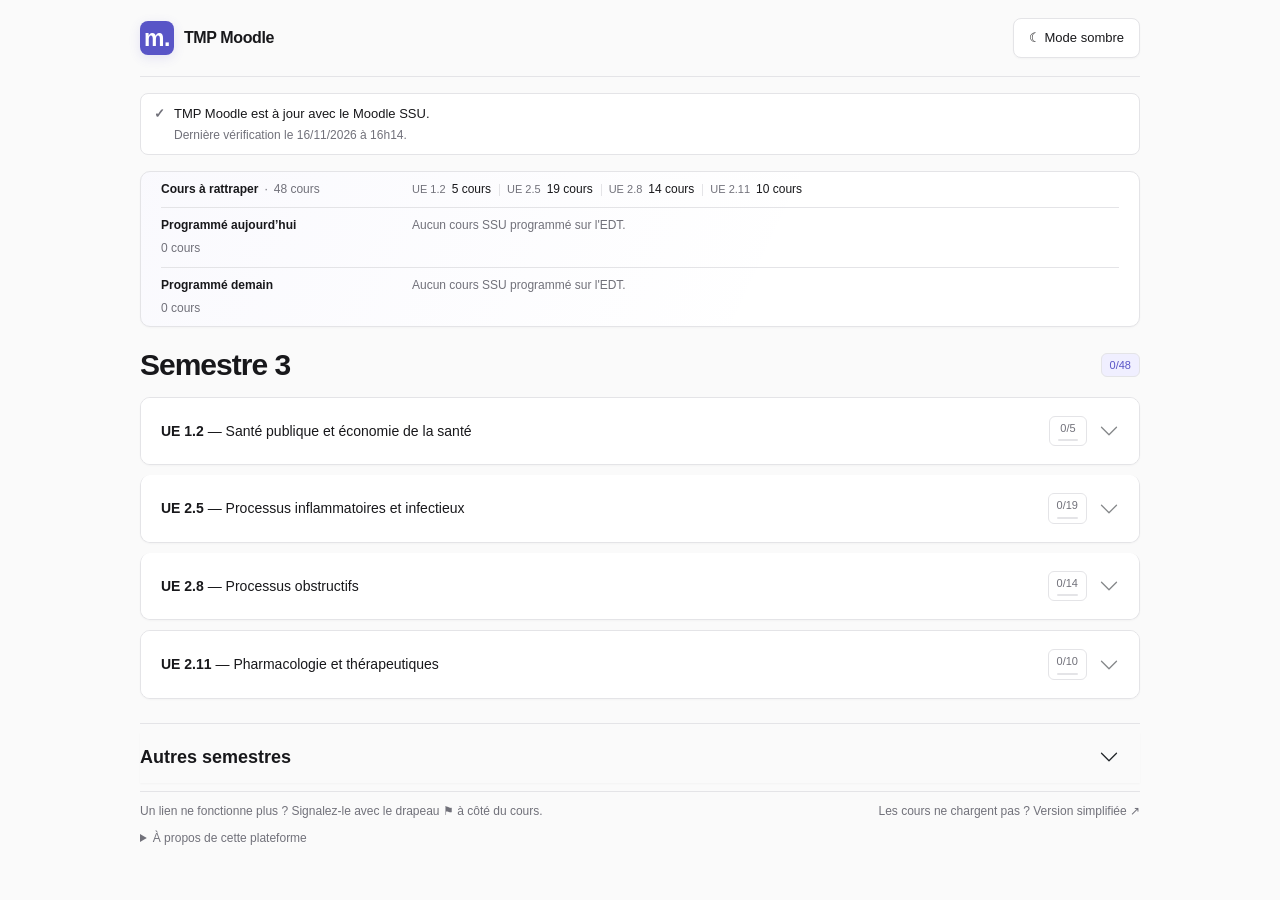
==== index.html @ 6fea4179 "Ajoute une confirmation pour les anciens cours et actualise les ressources" ====
<!DOCTYPE html>
<html lang="fr" data-bs-theme="light">

<head>
    <!-- Google tag (gtag.js) -->
    <script async src="https://www.googletagmanager.com/gtag/js?id=G-77H84DYNE6"></script>
    <script>
    window.dataLayer = window.dataLayer || [];
    function gtag(){dataLayer.push(arguments);}
    gtag('js', new Date());

    gtag('config', 'G-77H84DYNE6');
    </script>

    <meta charset="UTF-8" />
    <script>
    // Ce chargeur reste dans le HTML : aucun script ancien ne peut le mettre en cache séparément.
    (() => {
        let version = Date.now().toString(36);
        let checking = false;
        let refreshing = false;
        const domReady = document.readyState === 'loading'
            ? new Promise(resolve => document.addEventListener('DOMContentLoaded', resolve, { once: true }))
            : Promise.resolve();
        const assetURL = name => {
            const url = new URL(name, document.baseURI);
            url.searchParams.set('v', version);
            return url.href;
        };
        window.SiteAssets = { url: assetURL };

        async function latestVersion() {
            const url = new URL('version.json', document.baseURI);
            url.searchParams.set('_', Date.now().toString(36));
            const controller = new AbortController();
            const timeout = setTimeout(() => controller.abort(), 5000);
            try {
                const response = await fetch(url, { cache: 'no-store', signal: controller.signal });
                if (!response.ok) throw new Error(`Version : HTTP ${response.status}`);
                const manifest = await response.json();
                if (!/^[a-f0-9]{20}$/.test(manifest.version)) throw new Error('Version du site incorrecte.');
                return manifest.version;
            } finally {
                clearTimeout(timeout);
            }
        }

        async function checkForUpdate() {
            if (checking || refreshing || document.visibilityState === 'hidden') return;
            checking = true;
            try {
                const latest = await latestVersion();
                if (latest !== version) {
                    refreshing = true;
                    const url = new URL(location.href);
                    url.searchParams.set('_v', latest);
                    location.replace(url.href);
                }
            } catch {
                // Une panne réseau ne doit pas interrompre la consultation.
            } finally {
                checking = false;
            }
        }

        function loadScript(name) {
            return new Promise((resolve, reject) => {
                const script = document.createElement('script');
                script.src = assetURL(name);
                script.async = false;
                script.onload = resolve;
                script.onerror = () => reject(new Error(`Chargement impossible : ${name}`));
                document.head.append(script);
            });
        }

        async function start() {
            try {
                version = await latestVersion();
            } catch {
                // Même sans manifeste disponible, demander des fichiers frais.
            }
            await domReady;
            document.getElementById('site-style').href = assetURL('index.css');
            document.querySelectorAll('a[href="version-simplifiee.html"]').forEach(link => {
                link.href = assetURL('version-simplifiee.html');
            });
            // Versions ordonnées : les textes précèdent le thème et les cours.
            try {
                await loadScript('textes.js');
                await loadScript('theme.js');
                await loadScript('courses.js');
            } catch (error) {
                const status = document.getElementById('courses-status');
                const message = document.createElement('p');
                message.textContent = 'Impossible de charger le site. Vous pouvez consulter la version simplifiée.';
                const fallback = document.createElement('a');
                fallback.href = assetURL('version-simplifiee.html');
                fallback.textContent = 'Consulter la version simplifiée ↗';
                status.hidden = false;
                status.setAttribute('role', 'alert');
                status.replaceChildren(message, fallback);
                console.error(error);
            }
            if (location.protocol !== 'file:') {
                setInterval(checkForUpdate, 60000);
                document.addEventListener('visibilitychange', checkForUpdate);
                window.addEventListener('pageshow', checkForUpdate);
                window.addEventListener('focus', checkForUpdate);
                window.addEventListener('online', checkForUpdate);
            }
        }
        start();
    })();
    </script>
    <meta name="viewport" content="width=device-width, initial-scale=1.0" />
    <title data-texte="site.nom">TMP Moodle</title>
    <link href="https://cdn.jsdelivr.net/npm/bootstrap@5.3.8/dist/css/bootstrap.min.css" rel="stylesheet" />
    <link id="site-style" rel="stylesheet" href="index.css" />
    <link rel="icon" type="image/png" sizes="32x32" href="icons/favicon-32.png">
    <link rel="icon" type="image/png" sizes="192x192" href="icons/icon-192.png">
    <link rel="apple-touch-icon" sizes="180x180" href="icons/apple-touch-icon.png">
    <link rel="manifest" href="manifest.webmanifest">
    <meta name="theme-color" content="#18181b">

    <meta property="og:title" data-texte-content="site.nom" content="TMP Moodle">
    <meta property="og:description" data-texte-content="site.description" content="Plateforme temporaire d’accès aux cours.">
    <meta property="og:image" content="preview.png">
    <meta property="og:type" content="website">

    <script defer src="https://cdn.jsdelivr.net/npm/bootstrap@5.3.8/dist/js/bootstrap.bundle.min.js"></script>

</head>

<body>
    <header class="site-header">
        <a class="wordmark" href="index.html" aria-label="TMP Moodle, accueil" data-texte-aria-label="site.accueil"><span class="brand-mark" aria-hidden="true">m.</span> <span data-texte="site.nom">TMP Moodle</span></a>
        <button id="theme-toggle" class="theme-toggle" type="button">☾ Mode sombre</button>
    </header>
    <main>
        <aside class="availability-note">
            <span class="availability-icon" aria-hidden="true">✓</span>
            <p><strong data-texte="messages.disponibilite_titre">TMP Moodle est à jour avec le Moodle SSU.</strong><span class="availability-verification" data-texte="messages.derniere_verification">Dernière vérification le 16/11/2026 à 16h14.</span></p>
        </aside>
        <div id="courses-status" role="status">
            <span data-texte="messages.chargement">Chargement des cours…</span>
            <p class="loading-help"><span data-texte="messages.chargement_persistant">Si le chargement se prolonge, vous pouvez consulter la</span> <a href="version-simplifiee.html" data-texte="messages.lien_version_simplifiee">version simplifiée sans JavaScript</a>.</p>
        </div>
        <div id="course-semesters"></div>
        <div class="accordion" id="accordionOtherSemester" hidden>

            <div class="accordion-item">
                <h2 class="accordion-header" id="headingOtherSemester">
                    <button class="accordion-button collapsed" type="button" data-bs-toggle="collapse" data-bs-target="#collapseOtherSemester" aria-expanded="false" aria-controls="collapseOtherSemester" data-texte="navigation.autres_semestres">
                        Autres semestres
                    </button>
                </h2>
                <div id="collapseOtherSemester" class="accordion-collapse collapse" aria-labelledby="headingOtherSemester" data-bs-parent="#accordionOtherSemester">
                    <div class="accordion-body">

                        <table class="table">
                            <thead>
                                <tr>
                                <th scope="col" data-texte="navigation.colonne_semestre">Semestre</th>
                                <th scope="col" data-texte="navigation.enregistrements">Enregistrements</th>
                                <th scope="col" data-texte="navigation.pdf">PDF</th>
                                </tr>
                            </thead>
                            <tbody id="other-semesters"><tr><td colspan="3" data-texte="messages.chargement_liens">Chargement des liens…</td></tr></tbody>
                        </table>

                    </div>
                </div>
            </div>

        </div>
    </main>

    <footer class="main-footer">
        <p data-texte="pied_de_page.signalement">Un lien ne fonctionne plus ? Signalez-le avec le drapeau ⚑ à côté du cours.</p>
        <div class="footer-navigation"><a href="version-simplifiee.html" data-texte="pied_de_page.version_simplifiee">Les cours ne chargent pas ? Version simplifiée ↗</a></div>
        <details class="site-information">
            <summary data-texte="pied_de_page.titre_a_propos">À propos et aide</summary>
            <p data-texte="pied_de_page.a_propos">Plateforme indépendante non affiliée à l’université ou à l’IFSI, mise à disposition temporairement pour permettre l’accès aux cours de la faculté en raison d’un dysfonctionnement du Moodle SSU.</p>
            <p><a href="https://tally.so/r/xVVJkJ" data-texte="pied_de_page.reclamation">Effectuer une réclamation</a></p>
        </details>
    </footer>
</body>

</html>
---- index.css ----
:root {
    --radius: 8px;
    --space-8: 8px;
    --space-12: 12px;
    --space-16: 16px;
    --space-24: 24px;
    --space-32: 32px;
}
:root, [data-bs-theme="light"] {
    color-scheme: light;
    --page: #fafafa; --surface: #fff; --ink: #18181b; --muted: #71717a;
    --line: #e4e4e7; --accent: #18181b; --soft: #f4f4f5;
    --highlight: #5955c7; --highlight-soft: #f0efff;
    --on-accent: #fafafa; --ring: #8c89dc; --shadow: 0 1px 2px #18181b08;
    --bs-body-bg: var(--page); --bs-body-color: var(--ink); --bs-secondary-color: var(--muted);
}
[data-bs-theme="dark"] {
    color-scheme: dark;
    --page: #18181b; --surface: #202023; --ink: #fafafa; --muted: #a1a1aa;
    --line: #38383e; --accent: #fafafa; --soft: #2a2a2f;
    --highlight: #b1adff; --highlight-soft: #302e43;
    --on-accent: #18181b; --ring: #9691e5; --shadow: 0 1px 2px #00000026;
}
* { box-sizing: border-box; }
[hidden] { display: none !important; }
body { margin: 0; background: var(--page); color: var(--ink); font-family: -apple-system, BlinkMacSystemFont, "Segoe UI", sans-serif; -webkit-font-smoothing: antialiased; }
a { color: var(--accent); text-decoration: none; }
a:hover { text-decoration: underline; text-underline-offset: 4px; }
button, input, a { touch-action: manipulation; }
:focus-visible { outline: 2px solid var(--ring); outline-offset: 3px; }
.site-header, main, footer { width: min(100% - 48px, 1000px); margin-inline: auto; }
.site-header { display: flex; justify-content: space-between; align-items: center; gap: 16px; padding-block: 18px; border-bottom: 1px solid var(--line); }
.wordmark { display: inline-flex; align-items: center; gap: 10px; color: var(--ink); font-weight: 600; letter-spacing: -.4px; white-space: nowrap; }
.wordmark:hover { text-decoration: none; }
.brand-mark { display: grid; place-items: center; width: 34px; height: 34px; border-radius: var(--radius); background: var(--accent); color: var(--on-accent); font-size: 23px; font-weight: 700; }
.theme-toggle { border: 1px solid var(--line); border-radius: var(--radius); background: var(--surface); box-shadow: var(--shadow); color: var(--ink); padding: 9px 15px; font-size: 13px; white-space: nowrap; flex-shrink: 0; }
.theme-toggle:hover { background: var(--soft); }
.intro { padding-block: 20px 14px; }
.semester-heading h1, .semester-heading h2 { font-size: 30px; font-weight: 600; letter-spacing: -1px; line-height: 1.2; margin: 0; }
.intro-description { color: var(--muted); font-size: 14px; line-height: 1.5; margin: 8px 0 0; }
.semester-heading { display: flex; justify-content: space-between; align-items: center; gap: 12px; }
.semester-heading > span { font-size: 12px; color: var(--muted); }
.accordion { --bs-accordion-bg: var(--surface); --bs-accordion-color: var(--ink); --bs-accordion-border-color: var(--line); --bs-accordion-btn-color: var(--ink); --bs-accordion-active-color: var(--ink); --bs-accordion-active-bg: var(--soft); --bs-accordion-btn-focus-box-shadow: none; }
.course-accordion { display: grid; gap: 8px; }
@media (prefers-reduced-motion: no-preference) {
    .course-accordion .collapsing { transition-duration: 0.4s; }
}
.accordion-item, .accordion-item:first-of-type, .accordion-item:last-of-type { border: 1px solid var(--line); border-radius: calc(var(--radius) + 2px); box-shadow: var(--shadow); overflow: clip; }
/* Le conteneur découpe les coins extérieurs ; aucun arrondi à la jonction du contenu. */
.accordion-button, .accordion-item:first-of-type > .accordion-header .accordion-button, .accordion-item:last-of-type > .accordion-header .accordion-button.collapsed { border-radius: 0; }
.accordion-button { gap: 12px; padding: 18px 20px; font-size: 14px; font-weight: 500; line-height: 1.5; background: var(--surface); }
.ue-title { flex: 1; min-width: 0; }
.ue-resource-note {
    display: flex;
    align-items: center;
    gap: 10px;
    margin: 0;
    padding: var(--space-16) 0 0;
    color: var(--ink);
    font-size: 13px;
    font-weight: 700;
    line-height: 1.6;
}
.ue-resource-note::before {
    content: "⚠️";
    flex-shrink: 0;
    font-size: 16px;
    line-height: 1;
}
.ue-progress { flex-shrink: 0; color: var(--muted); font-size: 12px; font-weight: 400; font-variant-numeric: tabular-nums; white-space: nowrap; }
.course-accordion .accordion-button::after { margin-left: 0; }
/* Le fond coloré indique uniquement l’ouverture, pas le survol persistant au toucher. */
.accordion-button:not(.collapsed) { box-shadow: none; border-radius: 0; }
.accordion-button:focus-visible { outline-offset: -4px; }
.accordion-body { padding: 0 20px 12px; }
.list-group { --bs-list-group-border-radius: 0; --bs-list-group-bg: transparent; --bs-list-group-color: var(--ink); --bs-list-group-border-color: var(--line); }
.list-group-item { display: grid; grid-template-columns: minmax(0, 1fr) 224px; column-gap: var(--space-24); row-gap: var(--space-8); padding: 16px 0; border: 0; border-top: 1px solid var(--line); }
.list-group-item.course-arrival { position: relative; animation: course-arrival 2s ease-out; }
.list-group-item.course-arrival::before,
.list-group-item.course-arrival::after { content: ""; position: absolute; inset: 0; pointer-events: none; border-radius: 8px; }
.list-group-item.course-arrival::before {
    background: linear-gradient(110deg, transparent 15%, #ff55ac55 30%, #935cff55 45%, #b16aff55 60%, #ff78be55 75%, transparent 90%);
    background-size: 300% 100%;
    animation: course-arrival-wave 2s ease-out both;
}
.list-group-item.course-arrival::after {
    background:
        linear-gradient(25deg, #ff5ba8, #ff5ba8) 5% 35% / 4px 9px,
        radial-gradient(circle, #ffca38 60%, transparent 70%) 13% 75% / 6px 6px,
        linear-gradient(25deg, #7b67ff, #7b67ff) 23% 15% / 7px 4px,
        linear-gradient(25deg, #24c6d9, #24c6d9) 32% 87% / 4px 8px,
        radial-gradient(circle, #ff7d4c 60%, transparent 70%) 43% 23% / 5px 5px,
        linear-gradient(25deg, #f257c1, #f257c1) 52% 80% / 8px 3px,
        linear-gradient(25deg, #ffca38, #ffca38) 63% 12% / 4px 9px,
        radial-gradient(circle, #7b67ff 60%, transparent 70%) 72% 83% / 6px 6px,
        linear-gradient(25deg, #24c6d9, #24c6d9) 81% 25% / 8px 4px,
        linear-gradient(25deg, #ff7d4c, #ff7d4c) 89% 73% / 4px 8px,
        radial-gradient(circle, #f257c1 60%, transparent 70%) 97% 18% / 6px 6px;
    background-repeat: no-repeat;
    animation: course-arrival-confetti 2s cubic-bezier(.16, 1, .3, 1) both;
}
@keyframes course-arrival {
    0%, 100% { background-color: transparent; transform: none; }
    12% { background-color: color-mix(in srgb, #ff5ba8 28%, var(--surface)); transform: translateY(-3px) scale(1.012); }
    24% { transform: translateY(1px) rotate(-.25deg); }
    36% { background-color: color-mix(in srgb, #8b70ff 30%, var(--surface)); transform: translateY(-2px) rotate(.2deg); }
    52% { transform: translateY(0) rotate(-.1deg); }
    62% { background-color: color-mix(in srgb, #bc68ec 28%, var(--surface)); transform: none; }
    82% { background-color: color-mix(in srgb, #ff79bd 26%, var(--surface)); }
}
@keyframes course-arrival-wave {
    0% { opacity: 0; background-position: 100% 50%; }
    15%, 65% { opacity: .8; }
    100% { opacity: 0; background-position: 0% 50%; }
}
@keyframes course-arrival-confetti {
    0% { opacity: 0; transform: translateY(12px) scale(.55); }
    14% { opacity: 1; }
    55% { opacity: .9; transform: translateY(-12px) scale(1.04) rotate(-1deg); }
    100% { opacity: 0; transform: translateY(-28px) scale(1.12) rotate(2deg); }
}
@media (prefers-reduced-motion: reduce) {
    .list-group-item.course-arrival { transform: none !important; }
    .list-group-item.course-arrival::before,
    .list-group-item.course-arrival::after { animation: none; opacity: .25; }
}
.list-group-item:first-child { border-top: 0; }
.list-group > .list-group-item + .list-group-item { border-top: 1px solid var(--line); }
.course-title { color: var(--ink); font-size: 14px; line-height: 1.6; font-weight: 550; grid-column: 1; }
.course-information { margin: 6px 0 0; padding: 8px 10px; border-left: 3px solid var(--line); border-radius: 4px; background: transparent; color: var(--muted); font-size: 13px; line-height: 1.5; white-space: pre-wrap; overflow-wrap: anywhere; }
.course-heading { grid-column: 1; grid-row: 1; display: flex; align-items: center; min-height: 32px; }
.course-report { display: inline-flex; flex-shrink: 0; align-items: center; justify-content: center; min-width: 32px; min-height: 32px; margin: 0; color: var(--muted); background: transparent; box-shadow: inset 0 0 0 1px var(--line); transition: background-color .15s ease, color .15s ease, box-shadow .15s ease; border-radius: 6px; font-size: 18px; }
.course-report:hover { color: var(--accent); background: var(--soft); text-decoration: none; }
.course-links { grid-column: 1; grid-row: 2; display: flex; flex-wrap: wrap; gap: var(--space-8); margin: 0; align-items: center; }
.course-links a.badge { display: inline-flex; align-items: center; gap: 6px; background: var(--due-bg) !important; color: var(--due-ink); border: 1px solid var(--due-border); border-radius: calc(var(--radius) - 2px); font-size: 11px; font-weight: 500; padding: 8px 10px; }
.resource-label { min-width: 0; }
.previous-year-dialog {
    width: min(480px, calc(100% - 32px));
    max-height: calc(100% - 32px);
    overflow: auto;
    padding: 0;
    border: 1px solid var(--line);
    border-radius: 14px;
    background: var(--surface);
    color: var(--ink);
    font-family: inherit;
    box-shadow: 0 24px 64px #0003, 0 4px 16px #0001;
}
.previous-year-dialog::backdrop { background: #09090b80; backdrop-filter: blur(3px); }
.previous-year-header { display: flex; align-items: center; gap: 14px; padding: 24px 24px 0; }
.previous-year-symbol {
    display: grid;
    place-items: center;
    flex-shrink: 0;
    width: 40px;
    height: 40px;
    border: 1px solid var(--previous-border);
    border-radius: 10px;
    background: var(--previous-bg);
    color: var(--previous-ink);
}
.previous-year-symbol .resource-icon,
.previous-year-symbol .resource-icon svg { width: 20px; height: 20px; }
.previous-year-dialog h2 { margin: 0; font-size: 18px; line-height: 1.4; font-weight: 600; letter-spacing: -.4px; }
.previous-year-description { display: grid; gap: 16px; padding: 20px 24px 24px; }
.previous-year-description p { margin: 0; color: var(--muted); font-size: 14px; line-height: 1.7; }
.previous-year-description p:first-child { color: var(--ink); font-weight: 500; }
.previous-year-description p:last-child {
    padding: 12px 14px;
    border: 1px solid var(--line);
    border-left: 3px solid var(--previous-border);
    border-radius: 8px;
    background: var(--soft);
    color: var(--ink);
    font-weight: 500;
}
.previous-year-actions {
    display: flex;
    justify-content: flex-end;
    gap: 10px;
    padding: 16px 24px;
    border-top: 1px solid var(--line);
    background: var(--soft);
}
.previous-year-actions > * {
    display: inline-flex;
    align-items: center;
    justify-content: center;
    min-height: 44px;
    padding: 10px 18px;
    border: 1px solid var(--line);
    border-radius: var(--radius);
    font: inherit;
    font-size: 14px;
    font-weight: 500;
    line-height: 1.4;
    cursor: pointer;
    box-shadow: var(--shadow);
}
.previous-year-back { background: var(--surface); color: var(--ink); }
.previous-year-actions .previous-year-proceed {
    background: var(--accent);
    color: var(--on-accent);
    border-color: var(--accent);
    text-decoration: none;
}
@media (hover: hover) and (pointer: fine) {
    .previous-year-back:hover { border-color: var(--muted); }
    .previous-year-proceed:hover { opacity: .88; }
}
@media (max-width: 420px) {
    .previous-year-header { padding: 20px 20px 0; gap: 12px; }
    .previous-year-description { padding: 18px 20px 20px; }
    .previous-year-actions { flex-direction: column-reverse; padding: 16px 20px; gap: 8px; }
}
@media (prefers-reduced-motion: no-preference) {
    .previous-year-dialog[open] { animation: previous-year-appear .16s ease-out; }
    @keyframes previous-year-appear {
        from { opacity: 0; transform: translateY(6px) scale(.98); }
        to { opacity: 1; transform: translateY(0) scale(1); }
    }
}
.resource-icon { display: inline-flex; flex: 0 0 14px; width: 14px; height: 14px; }
.resource-icon svg { display: block; width: 100%; height: 100%; fill: none; stroke: currentColor; stroke-width: 1.7; stroke-linecap: round; stroke-linejoin: round; }
.course-links a.badge:hover { border-color: var(--due-ink); text-decoration: none; }
.resource-unavailable { display: inline-flex; align-items: center; gap: 6px; max-width: 100%; background: var(--upcoming-bg) !important; color: var(--upcoming-ink); border: 1px solid var(--upcoming-border); border-radius: calc(var(--radius) - 2px); font-size: 11px; font-weight: 400; white-space: normal; text-align: left; padding: 8px 10px; }
/* Les éléments du suivi suivent les mêmes lignes que le titre et les ressources. */
.course-completion { display: contents; }
.course-schedule { grid-column: 2; grid-row: 1; align-self: center; justify-self: end; display: flex; align-items: center; gap: 6px; min-width: 0; max-width: 100%; }
.course-schedule .course-date { min-width: 0; max-width: 100%; }
/* Une ligne de date (11 × 1,5) + 8 px de padding + 2 px de bordure. */
.course-schedule .course-report { --date-pill-size: calc(11px * 1.5 + 10px); flex: 0 0 var(--date-pill-size); width: var(--date-pill-size); height: var(--date-pill-size); min-width: 0; min-height: 0; aspect-ratio: 1; font-size: 16px; line-height: 1; }
@media (min-width: 601px) {
    .course-heading { align-items: flex-start; }
    .course-label > .course-title { display: block; min-height: 32px; padding-top: 4px; }
    .course-schedule { align-self: start; margin-top: 3px; }
}
.course-completion > label { grid-column: 2; grid-row: 2; align-self: center; justify-self: end; min-height: 32px; }
.course-completion .completion-feedback { grid-column: 1 / -1; grid-row: 3; }
.course-completion .completion-feedback:empty { display: none; }
.course-completion label { display: flex; align-items: center; gap: 6px; padding: 0; margin: 0; cursor: pointer; font-size: 12px; color: var(--muted); }
.course-completion .form-check-input { float: none; flex-shrink: 0; margin: 0; }
.form-check-input { cursor: pointer; width: 16px; height: 16px; border-color: var(--muted); background-color: var(--surface); box-shadow: var(--shadow); }
.form-check-input[type="checkbox"] { border-radius: 4px; }
.form-check-input:checked { background-color: var(--highlight); border-color: var(--highlight); }
.form-check-input:focus { border-color: var(--ring); box-shadow: none; }
.form-check-input:focus-visible { outline: 2px solid var(--ring); outline-offset: 3px; }
[data-bs-theme="dark"] .form-check-input:checked {
    --bs-form-check-bg-image: url("data:image/svg+xml,%3csvg xmlns='http://www.w3.org/2000/svg' viewBox='0 0 20 20'%3e%3cpath fill='none' stroke='%2318181b' stroke-linecap='round' stroke-linejoin='round' stroke-width='3' d='m6 10 3 3 6-6'/%3e%3c/svg%3e");
}
.completion-feedback:not(:empty) { display: block; margin: 0; font-size: 12px; }
.availability-note { display: flex; align-items: flex-start; gap: 8px; margin: 16px 0; padding: 10px 12px; border: 1px solid var(--line); border-radius: 8px; background: var(--surface); color: var(--ink); font-size: 13px; line-height: 1.5; }
.availability-note p { margin: 0; min-width: 0; overflow-wrap: anywhere; }
.availability-note strong { font-weight: 600; }
.availability-note p > span { display: block; }
.availability-verification { margin-top: 3px; color: var(--muted); font-size: 12px; }
/* Centre la coche dans la première ligne, même quand le message en occupe plusieurs. */
.availability-icon { display: grid; place-items: center; flex-shrink: 0; width: 1em; height: 1.5em; color: var(--accent); font-weight: 700; }
#courses-status { margin-block: 16px; }
#courses-status:has(.loading-help) { white-space: normal; }
.loading-help {
    margin: 8px 0 0;
    visibility: hidden;
    animation: show-loading-help 0s 1s forwards;
}
@keyframes show-loading-help {
    to { visibility: visible; }
}
/* Navigation entre semestres : un titre séparé, sans la forme des cartes UE. */
#accordionOtherSemester { margin-top: var(--space-24); padding-top: var(--space-8); border: 0; border-top: 1px solid var(--line); border-radius: 0; background: transparent; overflow: visible; }
#accordionOtherSemester > .accordion-item { border: 0; border-radius: 0; background: transparent; overflow: visible; }
#accordionOtherSemester .accordion-button { padding: var(--space-12) 21px var(--space-12) 0; min-height: 48px; border-radius: 0; background: transparent; color: var(--ink); font-size: 18px; font-weight: 600; box-shadow: none; }
@media (hover: hover) and (pointer: fine) {
    #accordionOtherSemester .accordion-button:hover { color: var(--accent); }
}
#accordionOtherSemester .accordion-body { padding: 0 0 var(--space-8); }
#accordionOtherSemester .table { margin-block: var(--space-8) 0; }
#accordionOtherSemester tr > :first-child { padding-left: 0; }
#accordionOtherSemester tr > :last-child { padding-right: 0; }
#accordionOtherSemester tbody tr:last-child > * { border-bottom: 0; }
/* Même respiration sous le titre fermé qu’au-dessus, sans déplacer le reste du pied de page. */
main:has(> #accordionOtherSemester:not([hidden])) + footer { margin-top: var(--space-8); }
#accordionOtherSemester .accordion-button:focus-visible { outline-offset: 2px; }
.table { --bs-table-bg: transparent; --bs-table-color: var(--ink); --bs-table-border-color: var(--line); font-size: 13px; margin-top: 16px; }
.table th, .table td { padding: 14px 8px; vertical-align: middle; }
.table th { white-space: nowrap; }
.table td a { display: inline-block; }
footer { display: grid; gap: 8px; margin-top: 16px; padding-top: 10px; padding-bottom: 8px; border-top: 1px solid var(--line); color: var(--muted); font-size: 12px; line-height: 1.6; }
.footer-navigation { display: flex; flex-wrap: wrap; justify-content: space-between; gap: 8px 16px; margin-bottom: 0; }
.footer-navigation a { color: var(--muted); overflow-wrap: anywhere; }
footer p { max-width: 740px; margin: 0; }
.site-information summary { cursor: pointer; width: fit-content; padding: 0; }
.site-information p { margin-top: 6px; }
@media (min-width: 761px) {
    .main-footer { grid-template-columns: minmax(0, 1fr) auto; column-gap: 24px; align-items: baseline; }
    .main-footer > .footer-navigation { justify-content: flex-end; }
    .main-footer > .site-information { grid-column: 1 / -1; }
}
@media (max-width: 600px) {
    .site-header, main, footer { width: calc(100% - 32px); }
    .site-header { padding-block: 8px; gap: 8px; }
    .wordmark { font-size: 14px; }
    .theme-toggle { font-size: 12px; padding: 8px 11px; min-height: 44px; }
    .intro { padding-block: var(--space-12); }
    .semester-heading h1, .semester-heading h2 { font-size: 24px; }
    .intro-description { font-size: 13px; }
    .course-accordion { gap: var(--space-12); }
    .accordion-button { padding: var(--space-8) var(--space-12); font-size: 14px; line-height: 1.4; min-height: 44px; }
    /* Le titre absorbe l’espace restant ; compteur et chevron gardent leur largeur. */
    .course-accordion .accordion-button {
        display: grid;
        grid-template-columns: minmax(0, 1fr) max-content 16px;
        align-items: center;
        gap: var(--space-8);
        padding-inline: var(--space-8);
    }
    .course-accordion .ue-title { white-space: normal; overflow-wrap: anywhere; }
    .course-accordion .ue-number { display: block; margin-bottom: 2px; color: var(--muted); font-size: 11px; line-height: 1.4; font-weight: 400; white-space: nowrap; }
    .course-accordion .ue-separator { display: none; }
    .course-accordion .ue-name { display: block; font-size: 13.4px; }
    .course-accordion .ue-progress { justify-self: end; white-space: nowrap; }
    .course-accordion .accordion-button::after { width: 16px; height: 16px; margin: 0; background-size: 16px; }
    /* La version simplifiée n’a pas de compteur de progression. */
    .course-accordion summary.accordion-button { grid-template-columns: minmax(0, 1fr) 16px; }
    .course-accordion summary.accordion-button::after { width: 8px; height: 8px; justify-self: center; margin: 0; }
    .accordion-body { padding: 0 var(--space-12) var(--space-8); }
    .course-accordion .accordion-body { padding-inline: var(--space-8); }
    .table { font-size: 12px; margin-block: 10px 0; }
    .table th, .table td { padding: 12px 4px; }
    .table td a { white-space: nowrap; }
    /* Même présentation que sur ordinateur, répartie sur la largeur disponible. */
    .course-accordion .accordion-body { padding-inline: var(--space-12); }
    .ue-resource-note { padding-top: var(--space-12); }
    .list-group-item { grid-template-columns: minmax(0, 1fr); row-gap: var(--space-8); padding-block: var(--space-12); }
    .course-heading { min-width: 0; min-height: 0; }
    .course-completion { grid-column: 1; grid-row: 2; display: grid; grid-template-columns: minmax(0, max-content) max-content; justify-content: start; align-items: center; gap: 4px; min-width: 0; }
    .course-completion > .course-schedule { grid-column: 1; grid-row: 1; justify-self: start; gap: 4px; }
    .course-completion > label { grid-column: 2; grid-row: 1; justify-self: end; position: relative; min-height: calc(11px * 1.5 + 10px); padding: 4px 8px; border-radius: 6px; background: transparent; box-shadow: inset 0 0 0 1px var(--line); font-size: 11px; line-height: 1.5; white-space: nowrap; }
    .course-completion > label::after { content: ''; position: absolute; top: calc(50% - 22px); left: 0; width: 100%; height: 44px; }
    .course-completion .completion-feedback { grid-column: 1 / -1; grid-row: 2; }
    .course-links { grid-column: 1; grid-row: 3; min-width: 0; }
    .course-links a.badge,
    .course-links .resource-unavailable { display: inline-flex; align-items: center; min-height: calc(11px * 1.5 + 10px); max-width: 100%; padding: 4px 8px; line-height: 1.5; }
    .list-group-item > .course-schedule { grid-column: 1; grid-row: 2; justify-self: start; }
    #accordionOtherSemester .accordion-button { padding-block: var(--space-8); padding-right: 9px; min-height: 44px; }
    #accordionOtherSemester .accordion-button::after { width: 16px; height: 16px; background-size: 16px; }
    footer { margin-top: var(--space-16); padding-block: var(--space-8); }
}

/* Respecte les espaces et retours à la ligne des textes personnalisables. */
[data-texte],
#theme-toggle,
#courses-status,
.course-links .badge,
.form-check-label,
.completion-feedback,
.semester-heading h1,
.semester-heading h2,
.semester-heading > span,
#other-semesters td {
    white-space: pre-wrap;
    overflow-wrap: anywhere;
}

/* Une teinte discrète distingue uniquement les liens vers les ressources antérieures. */
:root, [data-bs-theme="light"] {
    --previous-bg: #f7f1e6;
    --previous-ink: #79520b;
    --previous-border: #e3d7bf;
}
[data-bs-theme="dark"] {
    --previous-bg: #332f26;
    --previous-ink: #e8c886;
    --previous-border: #5c513c;
}
@media (prefers-color-scheme: dark) {
    :root:not([data-bs-theme]) {
        --previous-bg: #332f26;
        --previous-ink: #e8c886;
        --previous-border: #5c513c;
    }
}
.table a.link-anterieur,
.course-links a.badge.link-anterieur {
    background: var(--previous-bg) !important;
    color: var(--previous-ink);
    border: 1px solid var(--previous-border);
    border-radius: calc(var(--radius) - 2px);
}
.course-links a.badge.link-anterieur:hover { border-color: var(--previous-ink); }
.table a.link-anterieur { display: inline-block; padding: 4px 8px; }

.course-label { min-width: 0; overflow-wrap: anywhere; }
.course-date { display: block; margin-top: 3px; color: var(--muted); font-size: 11px; font-weight: 400; line-height: 1.5; }

.course-completion .course-date { margin: 0; }

/* Couleurs des ressources et des modalités de cours. */
:root, [data-bs-theme="light"] {
    --visio-bg: #f8e8da; --visio-ink: #87451f; --visio-border: #e2bd9f;
    --session-bg: #f8eaea; --session-ink: #8b4149; --session-border: #e9c9cd;
    --upcoming-bg: #f0f1f2; --upcoming-ink: #60666c; --upcoming-border: #d9dde1;
    --due-bg: #f4f4f5;
    --due-ink: #27272a;
    --due-border: #e4e4e7;
}
[data-bs-theme="dark"] {
    --visio-bg: #422e22; --visio-ink: #e8ad7d; --visio-border: #795034;
    --session-bg: #402b30; --session-ink: #efb9bf; --session-border: #69434c;
    --upcoming-bg: #2b3034; --upcoming-ink: #b9c0c6; --upcoming-border: #454d54;
    --due-bg: #2a2a2f;
    --due-ink: #e4e4e7;
    --due-border: #3f3f46;
}
@media (prefers-color-scheme: dark) {
    :root:not([data-bs-theme]) {
        --visio-bg: #422e22; --visio-ink: #e8ad7d; --visio-border: #795034;
        --session-bg: #402b30; --session-ink: #efb9bf; --session-border: #69434c;
        --upcoming-bg: #2b3034; --upcoming-ink: #b9c0c6; --upcoming-border: #454d54;
        --due-bg: #2a2a2f;
        --due-ink: #e4e4e7;
        --due-border: #3f3f46;
    }
}
.course-date.course-date-upcoming,
.course-date.course-date-due,
.course-date.course-date-session {
    display: inline-flex;
    align-items: center;
    gap: 6px;
    width: fit-content;
    padding: 4px 8px;
    border: 1px solid var(--due-border);
    border-radius: 6px;
    background: transparent;
    color: var(--due-ink);
    font-weight: 400;
    font-variant-numeric: tabular-nums;
}

.course-date.course-date-session {
    background: var(--session-bg);
    color: var(--session-ink);
    border-color: var(--session-border);
    font-weight: 400;
}

.course-date.course-date-visio {
    background: var(--visio-bg);
    color: var(--visio-ink);
    border-color: var(--visio-border);
}

/* Planning : colonnes stables, puis empilement sur les petits écrans. */
.daily-schedule { margin-top: 14px; padding-inline: 20px; border: 1px solid var(--line); border-radius: calc(var(--radius) + 2px); background: var(--surface); box-shadow: var(--shadow); }
.daily-schedule-summary { display: grid; grid-template-columns: repeat(3, minmax(0, 1fr)) auto; align-items: center; gap: 16px; min-height: 48px; padding-block: 12px; cursor: pointer; list-style: none; color: var(--ink); font-size: 12px; line-height: 1.6; }
.daily-schedule-summary::-webkit-details-marker { display: none; }
.daily-schedule-count { display: flex; align-items: baseline; flex-wrap: wrap; gap: 2px 6px; min-width: 0; }
.daily-schedule-count > span:last-child { flex-shrink: 0; color: var(--muted); font-variant-numeric: tabular-nums; }
/* Un plus discret devient une croix, sur l’axe des icônes des UE. */
.daily-schedule-toggle { display: inline-flex; align-items: center; justify-self: end; color: var(--muted); }
.daily-schedule-toggle-icon { display: grid; place-items: center; width: 20px; height: 20px; }
.daily-schedule-toggle-icon::before { content: ""; width: 10px; height: 10px; background: linear-gradient(currentColor, currentColor) center / 10px 1px no-repeat, linear-gradient(currentColor, currentColor) center / 1px 10px no-repeat; transition: transform .2s ease; }
.daily-schedule[open] > .daily-schedule-summary { border-bottom: 1px solid var(--line); }
.daily-schedule[open] .daily-schedule-toggle-icon::before { transform: rotate(45deg); }
.daily-schedule-day { display: grid; grid-template-columns: 145px minmax(0, 1fr); align-items: start; gap: 16px; padding-block: 12px; }
.daily-schedule-day + .daily-schedule-day { border-top: 1px solid var(--line); }
.daily-schedule-heading { margin: 0; color: var(--ink); font-size: 12px; line-height: 1.6; font-weight: 600; overflow-wrap: anywhere; }
.daily-schedule-heading-count { display: none; }
@media (min-width: 761px) {
    .daily-schedule-summary { display: none; }
    .daily-schedule-day { grid-template-columns: 235px minmax(0, 1fr); gap: 16px; padding-block: 8px; }
    .daily-schedule-heading { display: flex; align-items: baseline; gap: 6px; white-space: nowrap; }
    .daily-schedule-heading-count { display: inline-flex; align-items: baseline; gap: 6px; color: var(--muted); font-weight: 400; font-variant-numeric: tabular-nums; }
    .daily-schedule-heading-count::before { content: "·"; }
    .daily-schedule-day:not(.daily-schedule-day-catchup) .daily-schedule-heading { display: block; }
    .daily-schedule-day:not(.daily-schedule-day-catchup) .daily-schedule-heading-count { display: block; margin-top: 4px; }
    .daily-schedule-day:not(.daily-schedule-day-catchup) .daily-schedule-heading-count::before { content: none; }
}
.daily-schedule-content { display: grid; gap: 8px; min-width: 0; }
.daily-schedule-list { display: grid; gap: 6px; list-style: none; margin: 0; padding: 0; }
.daily-schedule-course { display: grid; grid-template-columns: 58px minmax(0, 1fr); align-items: baseline; gap: 10px; color: var(--ink); font-size: 12px; line-height: 1.6; }
.daily-schedule-label, .daily-schedule-label:hover { color: inherit; text-decoration: none; }
a.daily-schedule-label:hover,
a.daily-schedule-label:focus-visible { text-decoration: underline; text-decoration-color: color-mix(in srgb, currentColor 60%, transparent); text-decoration-thickness: 1px; text-underline-offset: 3px; }
.daily-schedule-ue { color: var(--muted); font-size: 11px; white-space: nowrap; }
.daily-schedule-course > span:last-child { overflow-wrap: anywhere; }
@media (min-width: 761px) {
    .daily-schedule-list { gap: 3px; }
    .daily-schedule-catchup { display: flex; flex-wrap: wrap; gap: 3px 16px; }
    .daily-schedule-catchup > .daily-schedule-course { display: flex; flex: 0 0 auto; gap: 6px; white-space: nowrap; }
    .daily-schedule-catchup > .daily-schedule-course + .daily-schedule-course { position: relative; }
    .daily-schedule-catchup > .daily-schedule-course + .daily-schedule-course::before { content: ""; position: absolute; inset-inline-start: -8px; top: 50%; width: 1px; height: 12px; background: var(--line); transform: translateY(-50%); }
}
.daily-schedule-empty { margin: 0; color: var(--muted); font-size: 12px; line-height: 1.6; }
@media (max-width: 760px) {
    .daily-schedule-summary { grid-template-columns: minmax(0, 1fr) auto; gap: 4px 10px; padding-block: 10px; }
    .daily-schedule-count { grid-column: 1; justify-content: space-between; flex-wrap: nowrap; }
    .daily-schedule-toggle { grid-column: 2; grid-row: 1 / 4; }
    .daily-schedule-day { grid-template-columns: 1fr; gap: 6px; }
}
@media (max-width: 600px) {
    .daily-schedule { margin-top: var(--space-12); padding-inline: var(--space-8); }
    .daily-schedule-toggle-icon { width: 16px; height: 16px; }
    .daily-schedule-summary { padding-block: var(--space-8); min-height: 44px; font-size: 11px; }
    .daily-schedule-day { padding-block: var(--space-12); gap: var(--space-8); }
}

/* Conserve les espacements desktop ; les petits écrans utilisent l’échelle ci-dessus. */
@media (min-width: 601px) {
    .course-accordion { gap: 10px; }
}

/* Modalités des cours programmés, dans le récapitulatif uniquement. */
.schedule-mode { display: inline-block; margin-inline-start: 6px; padding: 1px 6px; border: 1px solid; border-radius: 5px; font-size: 10px; font-weight: 500; line-height: 1.5; white-space: nowrap; vertical-align: baseline; }
.schedule-mode-presentiel { background: var(--session-bg); color: var(--session-ink); border-color: var(--session-border); }
.schedule-mode-visio { background: var(--visio-bg); color: var(--visio-ink); border-color: var(--visio-border); }

.course-date.course-date-due,
.course-date.course-date-upcoming { background: transparent; color: var(--muted); border-color: var(--line); }
@media (max-width: 360px) {
    .course-schedule .course-date { padding-inline: 6px; }
}

/* Éloigne l’en-tête de la barre d’état dans la webapp mobile installée. */
@media (display-mode: standalone) and (max-width: 760px) {
    body { padding-top: calc(24px + env(safe-area-inset-top, 0px)); }
}

/* Confettis fins près de chaque case cochée. */
.ue-confetti { position: fixed; z-index: 1080; width: 0; height: 0; pointer-events: none; }
.ue-confetti-piece {
    position: absolute; width: 4px; height: 8px; border-radius: 1px;
    will-change: transform, opacity;
    opacity: 0; animation: ue-confetti-flight 1.5s var(--delay) cubic-bezier(.2,.65,.35,1) both;
}
.ue-confetti-piece:nth-child(3n) { width: 5px; height: 5px; border-radius: 50%; }
@keyframes ue-confetti-flight {
    0% { opacity: 0; transform: translate3d(0, 0, 0) rotate(0); }
    12% { opacity: .95; }
    48% { opacity: .9; transform: translate3d(var(--x), var(--y), 0) rotate(var(--turn)); }
    100% { opacity: 0; transform: translate3d(var(--drift), 45px, 0) rotate(calc(var(--turn) * 2)); }
}
@media (prefers-reduced-motion: reduce) {
    .ue-confetti-piece { animation: none; }
    .ue-confetti { display: none; }
}

/* Hiérarchie neutre inspirée de shadcn, avec un accent indigo pour le suivi. */
.ue-progress, .semester-heading > span {
    display: inline-flex; align-items: center; justify-content: center;
    min-width: 38px; padding: 3px 8px; border: 1px solid var(--line);
    border-radius: 6px; background: var(--surface); color: var(--muted);
    font-size: 11px; line-height: 1.5; font-variant-numeric: tabular-nums;
}
.ue-number { font-weight: 600; }
.course-accordion .accordion-button::after { opacity: .55; }
.course-completion label:has(input:checked) { color: var(--ink); }
.course-links a.badge { box-shadow: var(--shadow); }
.resource-unavailable { border-style: dashed; background: transparent !important; color: var(--muted); }
.availability-note strong { font-weight: 500; }
.availability-icon { color: var(--muted); }
.theme-toggle, .course-links a.badge { transition: background-color .15s ease, border-color .15s ease; }
@media (hover: hover) and (pointer: fine) {
    .course-accordion .accordion-button:hover { background: var(--soft); }
    .course-links a.badge:hover { background: var(--soft) !important; border-color: var(--ring); }
    .course-links a.badge.link-anterieur:hover { background: var(--previous-bg) !important; }
}
@media (prefers-reduced-motion: reduce) {
    .theme-toggle, .course-links a.badge { transition: none; }
}

/* Le suivi garde chaque cours à sa place et ses liens pleinement lisibles. */
.list-group-item[data-completed="true"] .course-title { color: var(--muted); }
.list-group-item[data-completed="true"] .form-check-label { color: var(--ink); font-weight: 600; }
.ue-progress { position: relative; padding-bottom: 9px; }
.ue-progress::before, .ue-progress::after {
    content: ''; position: absolute; left: 8px; right: 8px; bottom: 4px;
    height: 2px; border-radius: 2px; pointer-events: none;
}
.ue-progress::before { background: var(--line); }
.ue-progress::after { background: var(--highlight); transform: scaleX(var(--ue-completion, 0)); transform-origin: left; }
@media (max-width: 600px), (pointer: coarse) {
    .course-links a.badge { min-height: 44px; padding: 10px 12px; }
    .course-schedule .course-date { min-height: 44px; }
    .course-completion > label { min-height: 44px; padding-inline: 10px; }
    .course-completion > label::after { content: none; }
    .course-schedule .course-report {
        --date-pill-size: 44px;
        min-width: 44px; min-height: 44px;
    }
}
@media (max-width: 600px) {
    .course-completion { grid-template-columns: minmax(0, max-content) max-content; gap: var(--space-8); }
    .course-completion > .course-schedule { align-self: center; }
}

/* Quelques touches d’indigo, sans modifier les couleurs des modalités. */
.brand-mark { background: #5955c7; color: #fff; box-shadow: 0 3px 12px #5955c724; }
.course-completion label:has(input:checked) .form-check-label { color: var(--highlight); }
.semester-heading > span { color: var(--highlight); background: var(--highlight-soft); }
@media (hover: hover) and (pointer: fine) {
    a.course-title:hover, a.daily-schedule-label:hover { color: var(--highlight); }
    .theme-toggle:hover { border-color: var(--highlight); }
}

/* Une nuance de fond localisée donne du relief au planning sans colorer les cours. */
.daily-schedule {
    background: linear-gradient(115deg, #7771da0a, transparent 65%), var(--surface);
}
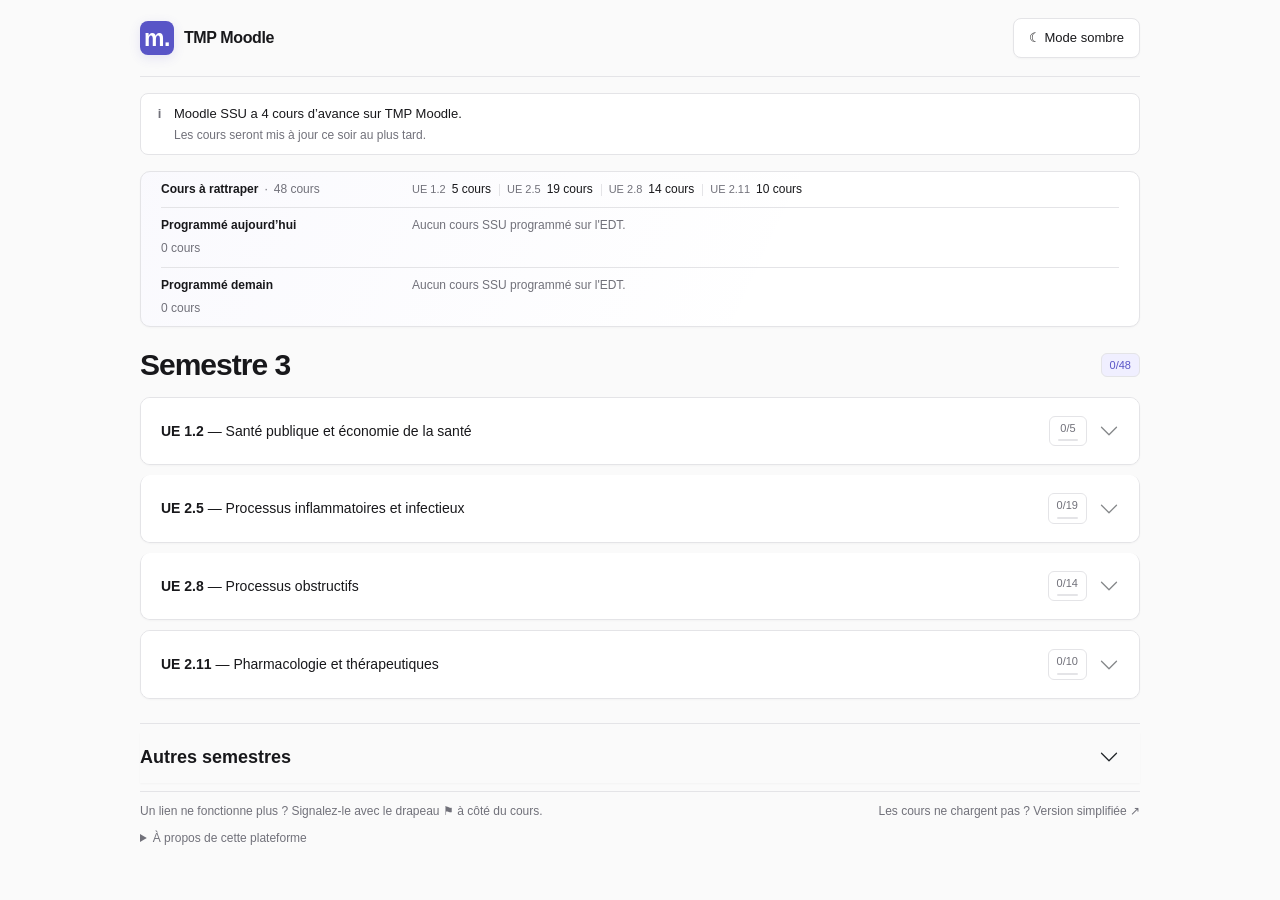
==== commit 02901876: "Mettre à jour le bandeau de disponibilité des cours" ====
--- a/index.html
+++ b/index.html
@@ -117,10 +117,10 @@
     <title data-texte="site.nom">TMP Moodle</title>
     <link href="https://cdn.jsdelivr.net/npm/bootstrap@5.3.8/dist/css/bootstrap.min.css" rel="stylesheet" />
     <link id="site-style" rel="stylesheet" href="index.css" />
-    <link rel="icon" type="image/png" sizes="32x32" href="icons/favicon-32.png">
-    <link rel="icon" type="image/png" sizes="192x192" href="icons/icon-192.png">
-    <link rel="apple-touch-icon" sizes="180x180" href="icons/apple-touch-icon.png">
-    <link rel="manifest" href="manifest.webmanifest">
+    <link rel="icon" type="image/png" sizes="32x32" href="icons/favicon-32.png?v=violet">
+    <link rel="icon" type="image/png" sizes="192x192" href="icons/icon-192.png?v=violet">
+    <link rel="apple-touch-icon" sizes="180x180" href="icons/apple-touch-icon.png?v=violet">
+    <link rel="manifest" href="manifest.webmanifest?v=violet">
     <meta name="theme-color" content="#18181b">
 
     <meta property="og:title" data-texte-content="site.nom" content="TMP Moodle">
@@ -139,8 +139,8 @@
     </header>
     <main>
         <aside class="availability-note">
-            <span class="availability-icon" aria-hidden="true">✓</span>
-            <p><strong data-texte="messages.disponibilite_titre">TMP Moodle est à jour avec le Moodle SSU.</strong><span class="availability-verification" data-texte="messages.derniere_verification">Dernière vérification le 16/11/2026 à 16h14.</span></p>
+            <span class="availability-icon" aria-hidden="true">i</span>
+            <p><strong data-texte="messages.disponibilite_titre">Moodle SSU a 4 cours d’avance sur TMP Moodle.</strong><span class="availability-verification" data-texte="messages.disponibilite_mise_a_jour">Les cours seront mis à jour ce soir au plus tard.</span></p>
         </aside>
         <div id="courses-status" role="status">
             <span data-texte="messages.chargement">Chargement des cours…</span>
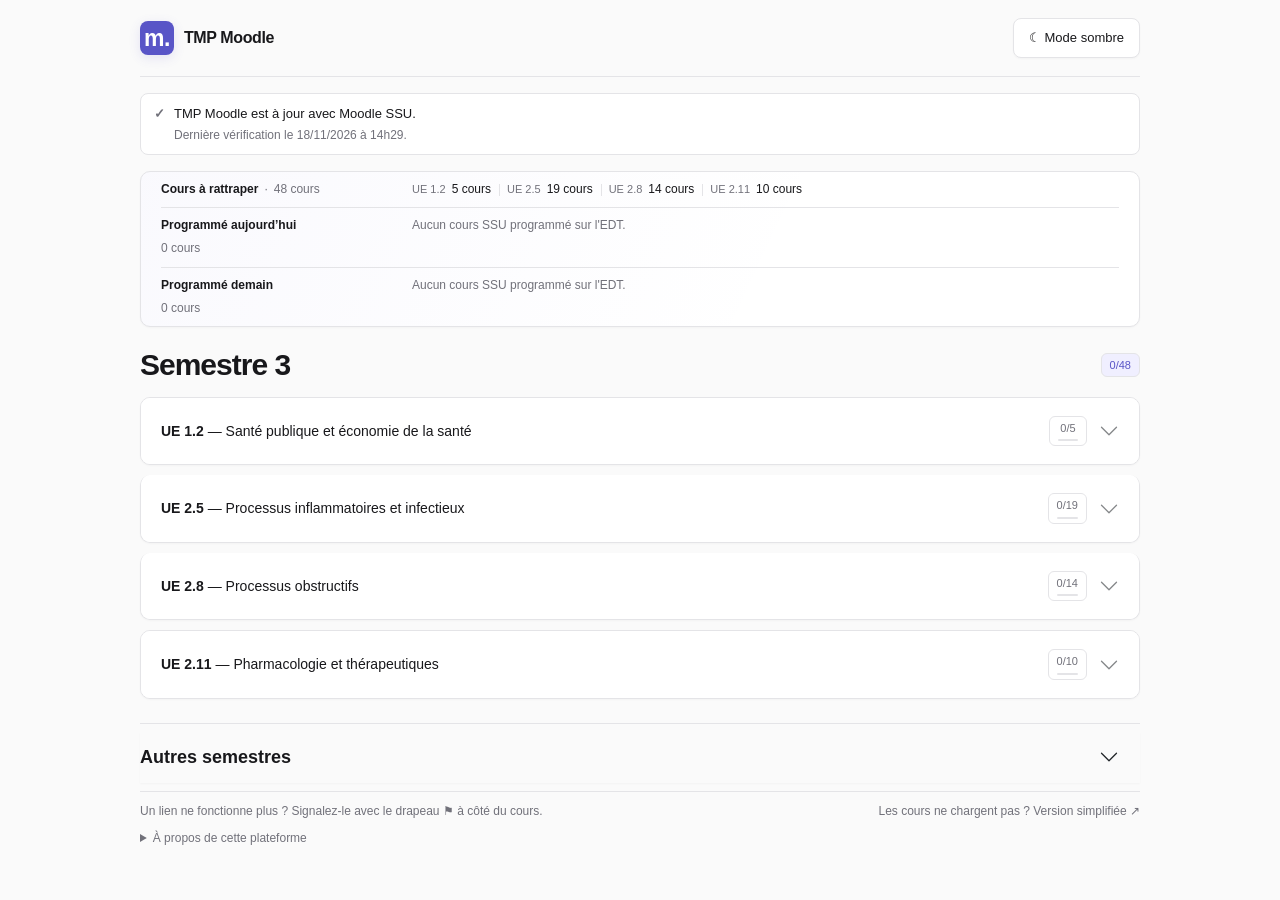
==== commit 7bcc44ac: "Actualiser les cours et la vérification du 18 novembre 2026" ====
--- a/index.html
+++ b/index.html
@@ -139,8 +139,8 @@
     </header>
     <main>
         <aside class="availability-note">
-            <span class="availability-icon" aria-hidden="true">i</span>
-            <p><strong data-texte="messages.disponibilite_titre">Moodle SSU a 4 cours d’avance sur TMP Moodle.</strong><span class="availability-verification" data-texte="messages.disponibilite_mise_a_jour">Les cours seront mis à jour ce soir au plus tard.</span></p>
+            <span class="availability-icon" aria-hidden="true">✓</span>
+            <p><strong data-texte="messages.disponibilite_titre">TMP Moodle est à jour avec Moodle SSU.</strong><span class="availability-verification" data-texte="messages.derniere_verification">Dernière vérification le 18/11/2026 à 14h29.</span></p>
         </aside>
         <div id="courses-status" role="status">
             <span data-texte="messages.chargement">Chargement des cours…</span>
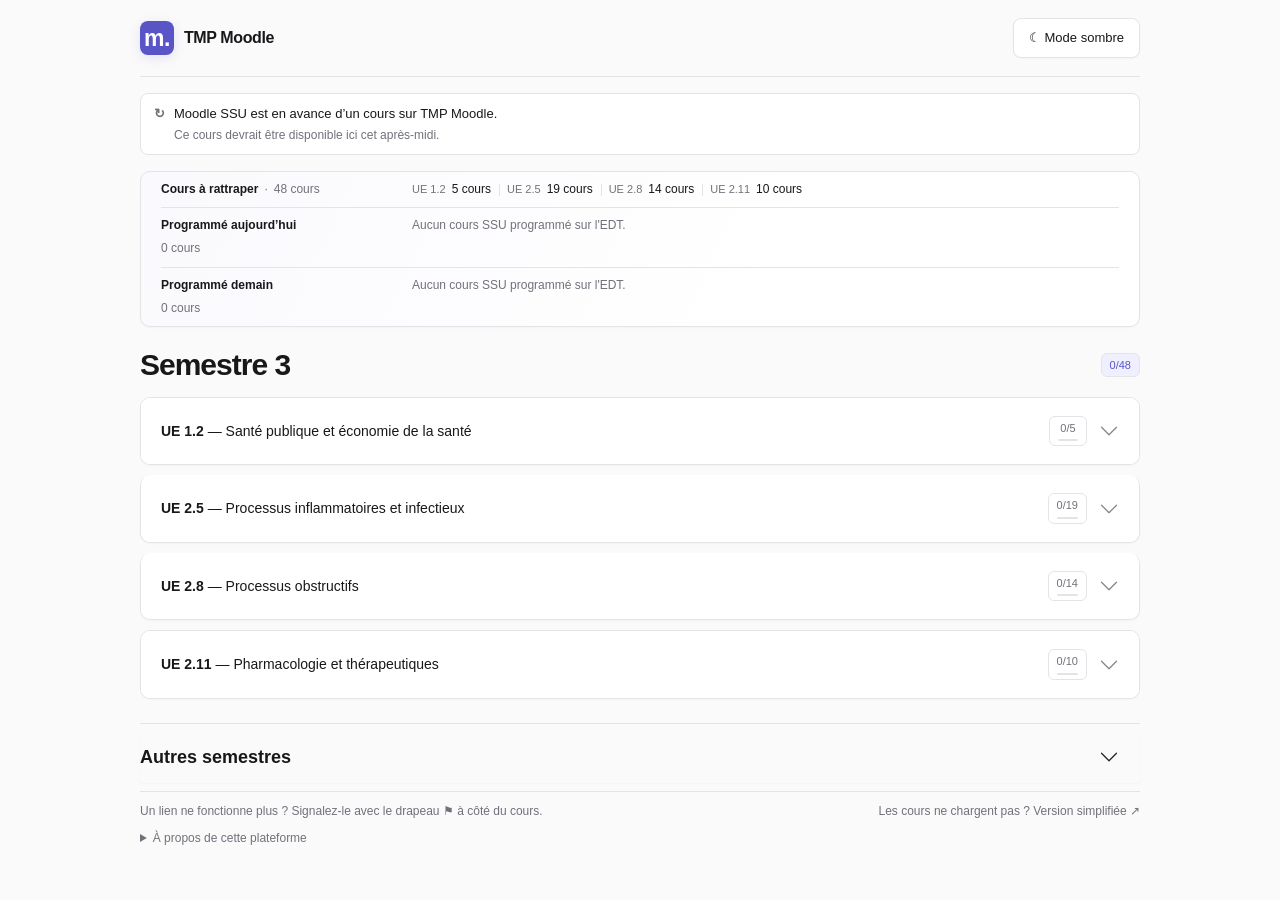
==== commit 53e89131: "Signale le cours en attente sur TMP Moodle" ====
--- a/index.html
+++ b/index.html
@@ -139,8 +139,8 @@
     </header>
     <main>
         <aside class="availability-note">
-            <span class="availability-icon" aria-hidden="true">✓</span>
-            <p><strong data-texte="messages.disponibilite_titre">TMP Moodle est à jour avec Moodle SSU.</strong><span class="availability-verification" data-texte="messages.derniere_verification">Dernière vérification le 18/11/2026 à 14h29.</span></p>
+            <span class="availability-icon" aria-hidden="true">↻</span>
+            <p><strong data-texte="messages.disponibilite_titre">Moodle SSU est en avance d’un cours sur TMP Moodle.</strong><span class="availability-verification" data-texte="messages.mise_a_jour_prevue">Ce cours devrait être disponible ici cet après-midi.</span></p>
         </aside>
         <div id="courses-status" role="status">
             <span data-texte="messages.chargement">Chargement des cours…</span>
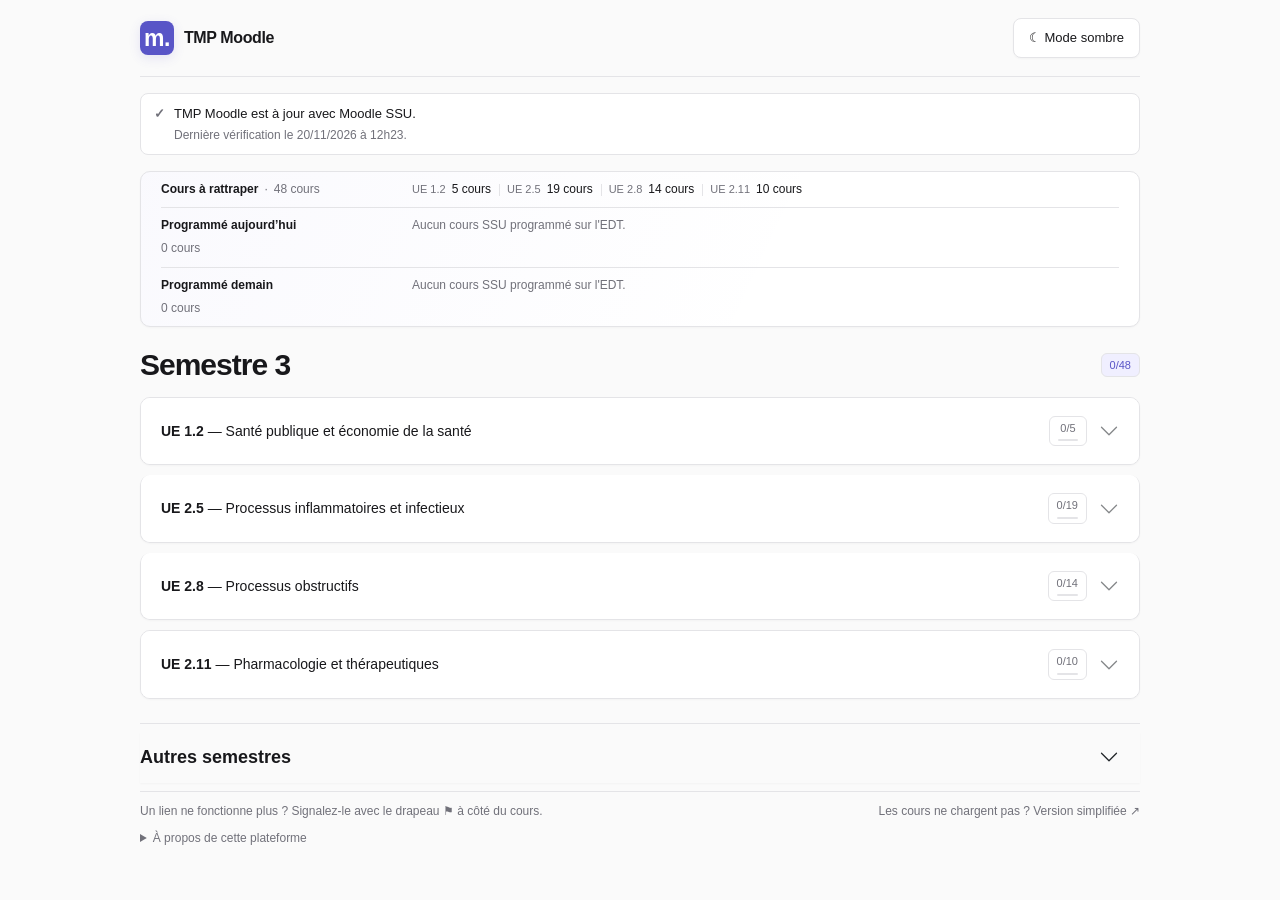
==== commit e9b5fc86: "sources.csv new pdf + badge Nouveau" ====
--- a/index.html
+++ b/index.html
@@ -139,8 +139,8 @@
     </header>
     <main>
         <aside class="availability-note">
-            <span class="availability-icon" aria-hidden="true">↻</span>
-            <p><strong data-texte="messages.disponibilite_titre">Moodle SSU est en avance d’un cours sur TMP Moodle.</strong><span class="availability-verification" data-texte="messages.mise_a_jour_prevue">Ce cours devrait être disponible ici cet après-midi.</span></p>
+            <span class="availability-icon" aria-hidden="true">✓</span>
+            <p><strong data-texte="messages.disponibilite_titre">TMP Moodle est à jour avec Moodle SSU.</strong><span class="availability-verification" data-texte="messages.derniere_verification">Dernière vérification le 20/11/2026 à 12h23.</span></p>
         </aside>
         <div id="courses-status" role="status">
             <span data-texte="messages.chargement">Chargement des cours…</span>
--- a/index.css
+++ b/index.css
@@ -608,3 +608,7 @@
 .daily-schedule {
     background: linear-gradient(115deg, #7771da0a, transparent 65%), var(--surface);
 }
+
+/* La nouveauté complète le libellé du lien sans ajouter une seconde pastille. */
+.course-new { display: inline-flex; flex: 0 0 auto; align-items: center; align-self: center; margin-left: 2px; padding-left: 8px; border-left: 1px solid color-mix(in srgb, currentColor 25%, transparent); color: var(--highlight); font-size: 10px; font-weight: 600; line-height: 1.4; white-space: nowrap; }
+.course-new[hidden] { display: none; }
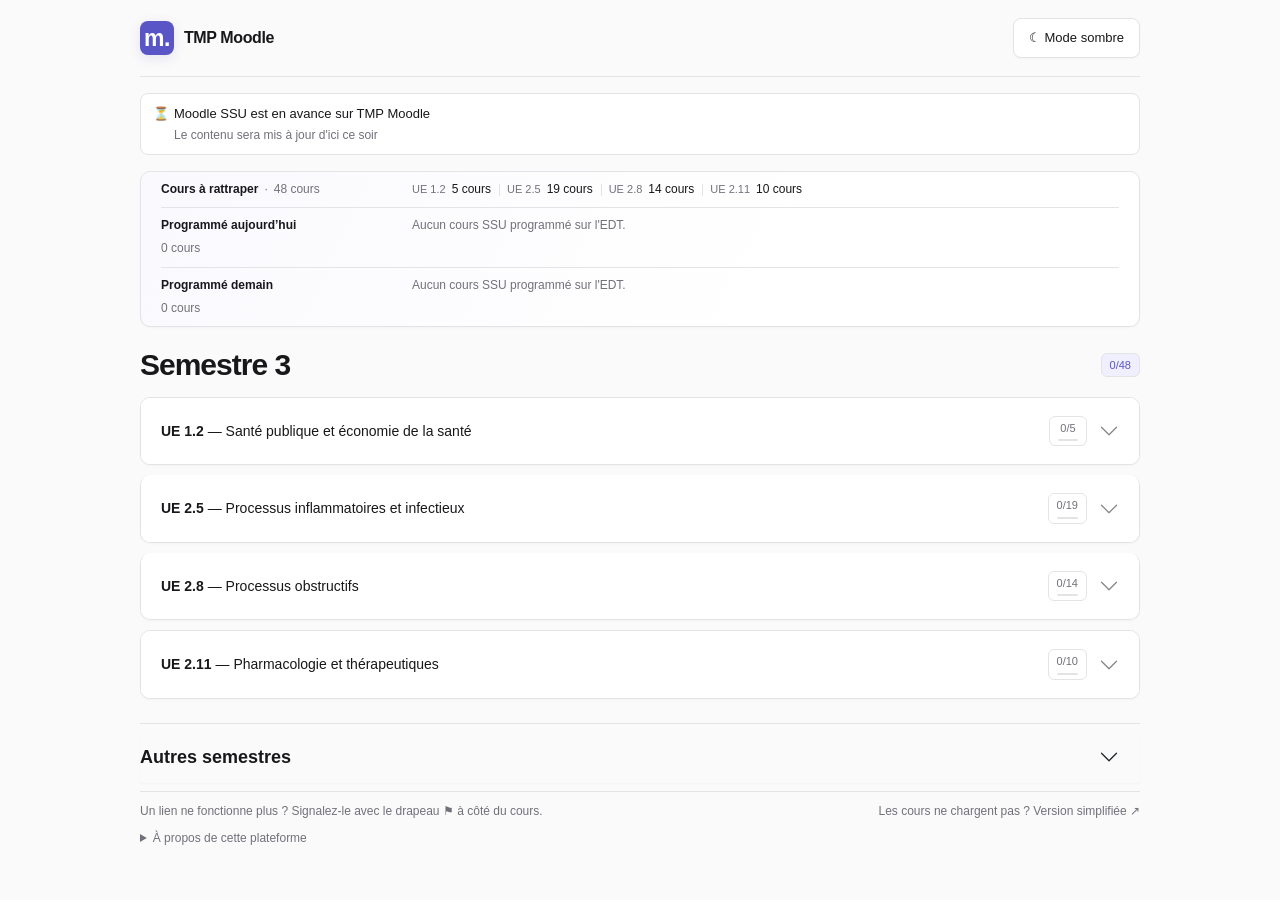
==== commit 9ce93a55: "Actualise le bandeau de mise à jour en attente" ====
--- a/index.html
+++ b/index.html
@@ -139,8 +139,8 @@
     </header>
     <main>
         <aside class="availability-note">
-            <span class="availability-icon" aria-hidden="true">✓</span>
-            <p><strong data-texte="messages.disponibilite_titre">TMP Moodle est à jour avec Moodle SSU.</strong><span class="availability-verification" data-texte="messages.derniere_verification">Dernière vérification le 20/11/2026 à 12h23.</span></p>
+            <span class="availability-icon" aria-hidden="true">⏳</span>
+            <p><strong data-texte="messages.disponibilite_titre">Moodle SSU est en avance sur TMP Moodle</strong><span class="availability-verification" data-texte="messages.disponibilite_sous_texte">Le contenu sera mis à jour d'ici ce soir</span></p>
         </aside>
         <div id="courses-status" role="status">
             <span data-texte="messages.chargement">Chargement des cours…</span>
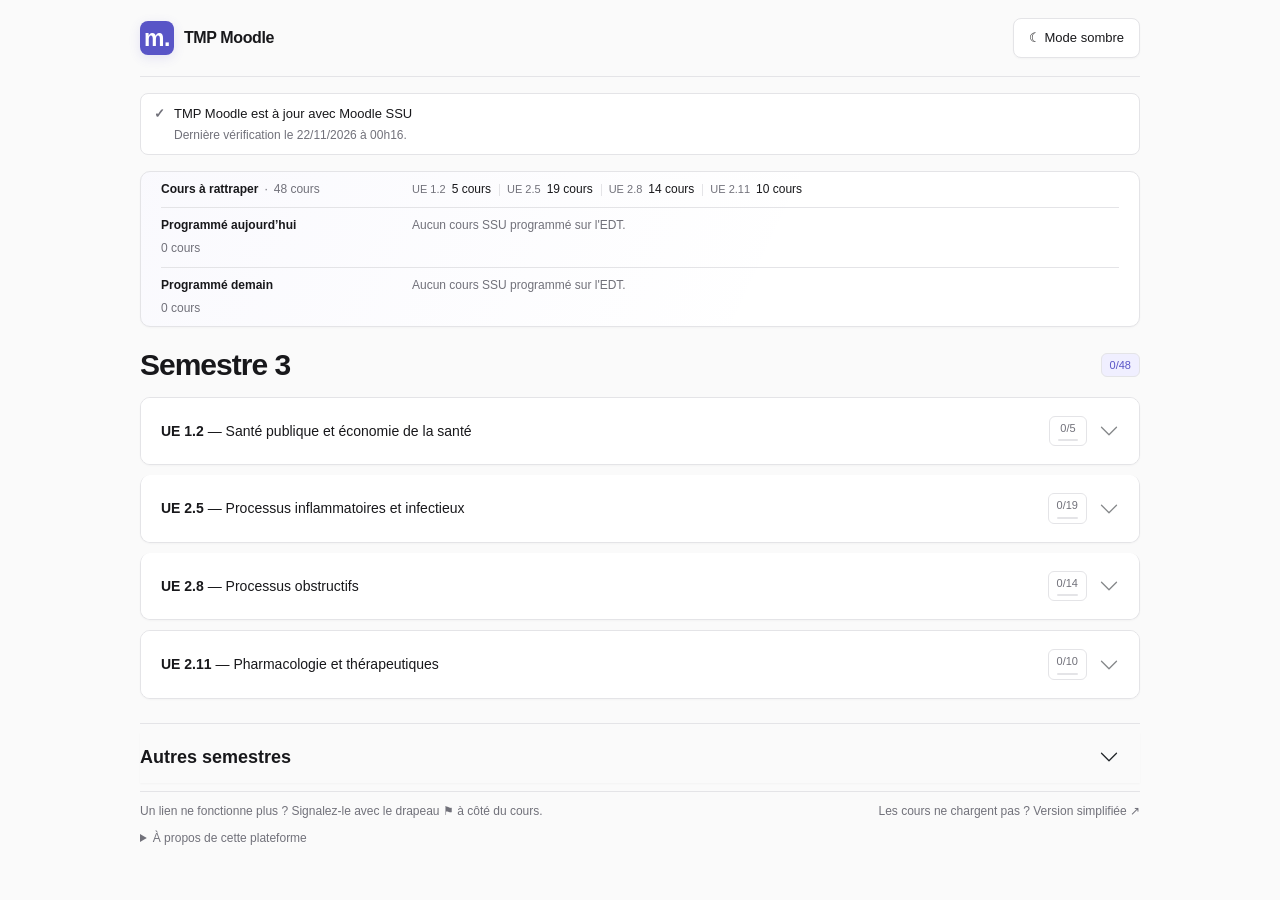
==== commit 2add7156: "nouvelles sources & csv -> json" ====
--- a/index.html
+++ b/index.html
@@ -89,6 +89,7 @@
             try {
                 await loadScript('textes.js');
                 await loadScript('theme.js');
+                await loadScript('sources-format.js');
                 await loadScript('courses.js');
             } catch (error) {
                 const status = document.getElementById('courses-status');
@@ -139,8 +140,8 @@
     </header>
     <main>
         <aside class="availability-note">
-            <span class="availability-icon" aria-hidden="true">⏳</span>
-            <p><strong data-texte="messages.disponibilite_titre">Moodle SSU est en avance sur TMP Moodle</strong><span class="availability-verification" data-texte="messages.disponibilite_sous_texte">Le contenu sera mis à jour d'ici ce soir</span></p>
+            <span class="availability-icon" aria-hidden="true">✓</span>
+            <p><strong data-texte="messages.disponibilite_titre">TMP Moodle est à jour avec Moodle SSU</strong><span class="availability-verification" data-texte="messages.derniere_verification">Dernière vérification le 22/11/2026 à 00h16.</span></p>
         </aside>
         <div id="courses-status" role="status">
             <span data-texte="messages.chargement">Chargement des cours…</span>
